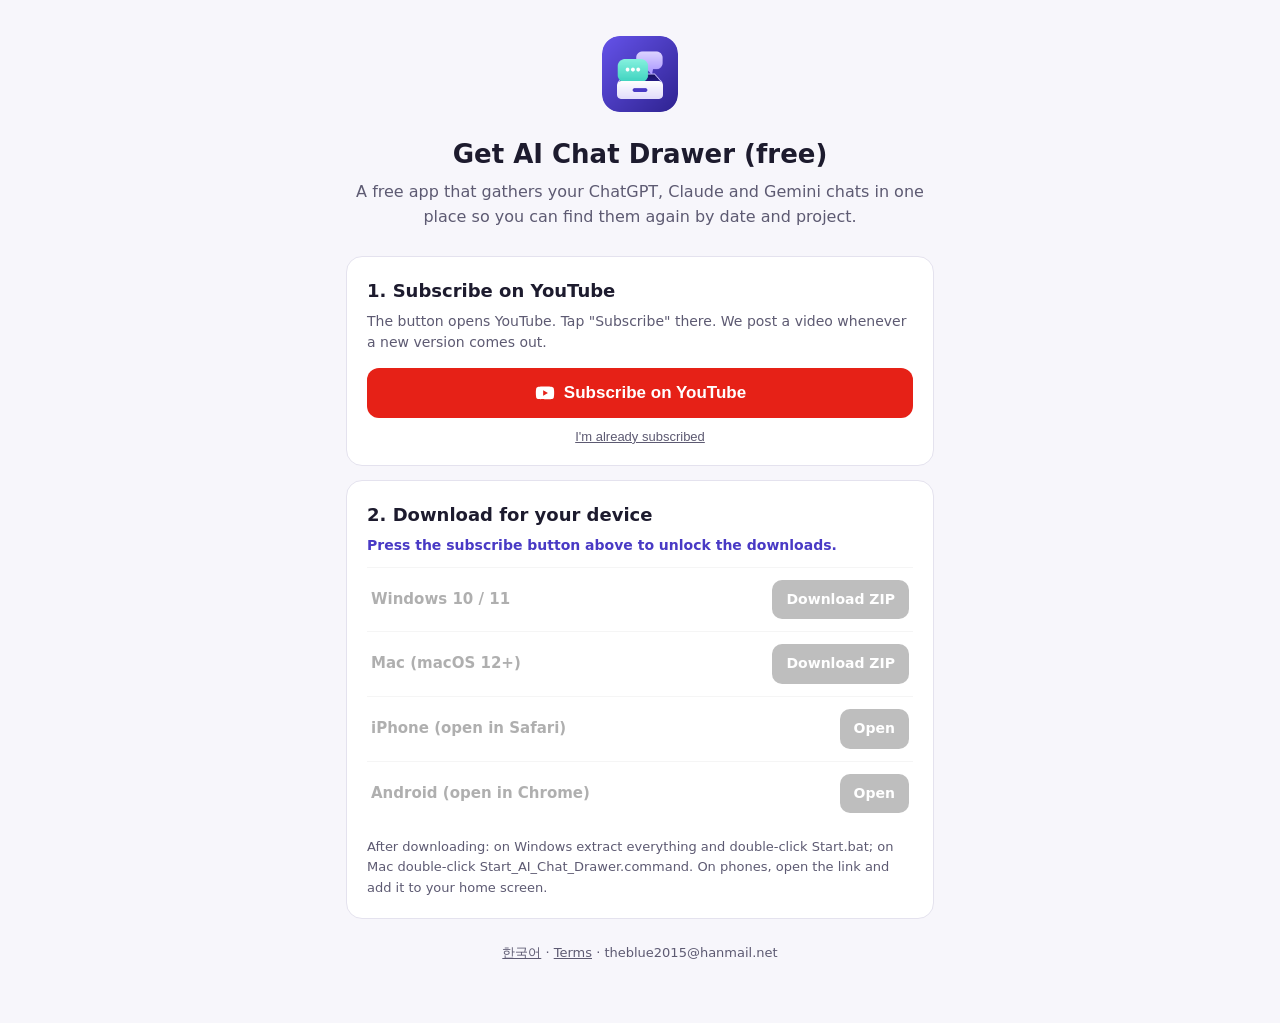
==== download-en/index.html @ 4c175b6f "Add subscribe-then-download pages and point README to them Co-Authored-By: Claude Opus 5.5 <noreply@" ====
<!doctype html>
<html lang="en">
<head>
<meta charset="utf-8">
<meta name="viewport" content="width=device-width, initial-scale=1">
<title>Get AI Chat Drawer</title>
<link rel="icon" href="../logo.png">
<style>
:root{--ink:#1d1b2e;--sub:#5d5a72;--line:#e4e2ee;--brand:#493ac5;--bg:#f7f6fb;--card:#fff;--red:#e62117}
*{box-sizing:border-box}
body{margin:0;font-family:-apple-system,"Segoe UI","Malgun Gothic","Apple SD Gothic Neo",system-ui,sans-serif;background:var(--bg);color:var(--ink);line-height:1.55}
main{max-width:620px;margin:0 auto;padding:36px 16px 60px}
header{text-align:center}
header img{width:76px;height:76px;border-radius:18px}
h1{font-size:26px;margin:14px 0 6px}
.lead{color:var(--sub);margin:0 0 26px}
.card{background:var(--card);border:1px solid var(--line);border-radius:16px;padding:20px;margin:14px 0}
h2{font-size:18px;margin:0 0 6px}
.desc{color:var(--sub);font-size:14px;margin:0 0 14px}
.sub{display:flex;align-items:center;justify-content:center;gap:8px;width:100%;border:0;border-radius:12px;padding:14px;font-size:17px;font-weight:700;background:var(--red);color:#fff;cursor:pointer}
.sub svg{width:22px;height:22px}
.ghost{display:block;margin:10px auto 0;background:none;border:0;color:var(--sub);font-size:13px;text-decoration:underline;cursor:pointer}
.locked .row{opacity:.35;pointer-events:none;filter:grayscale(1)}
.lockmsg{font-size:14px;color:var(--brand);margin:0 0 10px;font-weight:600}
.ok{display:none;font-size:14px;color:#137333;font-weight:600;margin:0 0 10px}
.open .ok{display:block} .open .lockmsg{display:none}
.row{display:flex;align-items:center;justify-content:space-between;gap:10px;padding:12px 4px;border-top:1px solid var(--line)}
.row b{font-size:15px}
.row a{flex:none;text-decoration:none;background:var(--brand);color:#fff;border-radius:10px;padding:9px 14px;font-weight:700;font-size:14px}
.row.mine{background:#f1efff;border-radius:10px;border-top:0;padding:12px 10px}
.howto{font-size:13px;color:var(--sub);margin:12px 0 0}
footer{text-align:center;font-size:13px;color:var(--sub);margin-top:24px}
footer a{color:var(--sub)}
</style>
</head>
<body>
<main>
<header><img src="../logo.png" alt=""><h1>Get AI Chat Drawer (free)</h1><p class="lead">A free app that gathers your ChatGPT, Claude and Gemini chats in one place so you can find them again by date and project.</p></header>
<section class="card">
<h2>1. Subscribe on YouTube</h2>
<p class="desc">The button opens YouTube. Tap "Subscribe" there. We post a video whenever a new version comes out.</p>
<button class="sub" id="sub"><svg viewBox="0 0 24 24" fill="#fff"><path d="M21.6 7.2a2.5 2.5 0 0 0-1.8-1.8C18.2 5 12 5 12 5s-6.2 0-7.8.4A2.5 2.5 0 0 0 2.4 7.2 26 26 0 0 0 2 12a26 26 0 0 0 .4 4.8 2.5 2.5 0 0 0 1.8 1.8C5.8 19 12 19 12 19s6.2 0 7.8-.4a2.5 2.5 0 0 0 1.8-1.8A26 26 0 0 0 22 12a26 26 0 0 0-.4-4.8zM10 15V9l5.2 3z"/></svg>Subscribe on YouTube</button>
<button class="ghost" id="already">I'm already subscribed</button>
</section>
<section class="card locked" id="dl">
<h2>2. Download for your device</h2>
<p class="lockmsg">Press the subscribe button above to unlock the downloads.</p>
<p class="ok">Thanks for subscribing. Downloads are unlocked.</p>
<div id="rows">
<div class="row" data-os="win"><b>Windows 10 / 11</b><a href="https://github.com/dodobe1966-pixel/ai-chat-drawer/releases/download/v1.1/AI-Chat-Drawer_Windows_en_v1.1.zip">Download ZIP</a></div>
<div class="row" data-os="mac"><b>Mac (macOS 12+)</b><a href="https://github.com/dodobe1966-pixel/ai-chat-drawer/releases/download/v1.1/AI-Chat-Drawer_Mac_en_v1.1.zip">Download ZIP</a></div>
<div class="row" data-os="ios"><b>iPhone (open in Safari)</b><a href="../iphone-en/">Open</a></div>
<div class="row" data-os="android"><b>Android (open in Chrome)</b><a href="../phone-en/">Open</a></div>
</div>
<p class="howto">After downloading: on Windows extract everything and double-click Start.bat; on Mac double-click Start_AI_Chat_Drawer.command. On phones, open the link and add it to your home screen.</p>
</section>
<footer><a href="../download/">한국어</a> · <a href="https://github.com/dodobe1966-pixel/ai-chat-drawer/blob/main/TERMS_en.txt">Terms</a> · theblue2015@hanmail.net</footer>
</main>
<script>
(function(){
  var KEY='acd-subscribed', dl=document.getElementById('dl');
  function unlock(){dl.classList.remove('locked');dl.classList.add('open');try{localStorage.setItem(KEY,'1')}catch(e){}}
  try{if(localStorage.getItem(KEY)==='1')unlock()}catch(e){}
  document.getElementById('sub').onclick=function(){window.open('https://www.youtube.com/@aichatdrawer?sub_confirmation=1','_blank','noopener');setTimeout(unlock,1500)};
  document.getElementById('already').onclick=unlock;
  var ua=navigator.userAgent;
  var os=/iPhone|iPad|iPod/.test(ua)?'ios':/Android/.test(ua)?'android':/Mac/.test(ua)?'mac':/Win/.test(ua)?'win':'';
  var rows=document.getElementById('rows'), r=os&&rows.querySelector('[data-os="'+os+'"]');
  if(r){r.classList.add('mine');rows.insertBefore(r,rows.firstChild)}
})();
</script>
</body>
</html>
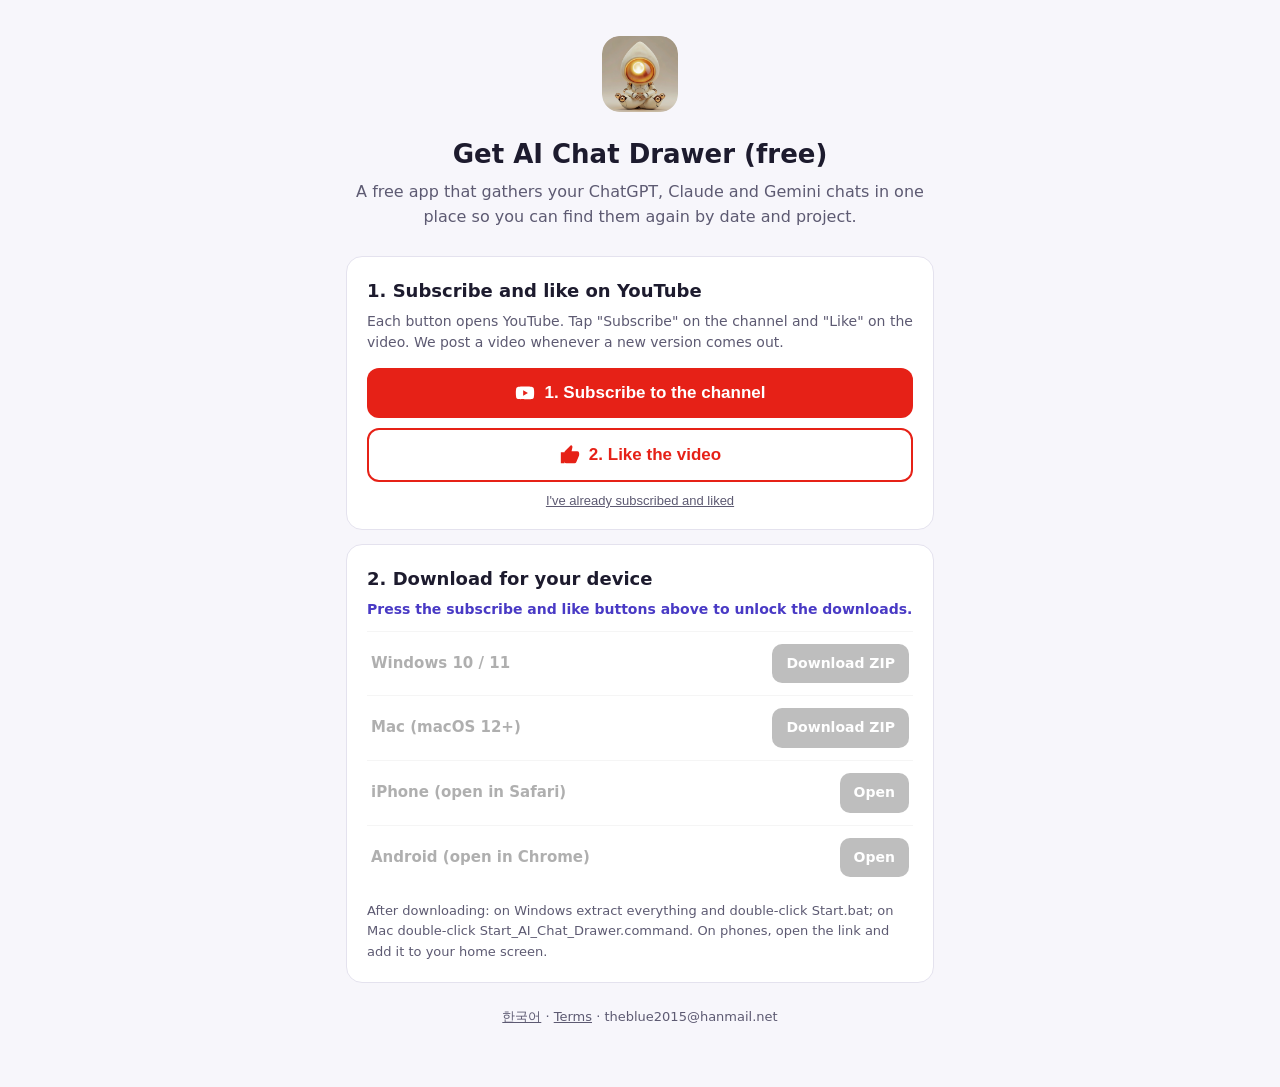
==== commit 878e6447: "Ask for a subscribe and a like before unlocking downloads Co-Authored-By: Claude Opus 5.5 <noreply@a" ====
--- a/download-en/index.html
+++ b/download-en/index.html
@@ -19,6 +19,10 @@
 .desc{color:var(--sub);font-size:14px;margin:0 0 14px}
 .sub{display:flex;align-items:center;justify-content:center;gap:8px;width:100%;border:0;border-radius:12px;padding:14px;font-size:17px;font-weight:700;background:var(--red);color:#fff;cursor:pointer}
 .sub svg{width:22px;height:22px}
+#acts{display:grid;gap:10px}
+.sub.like{background:#fff;color:var(--red);border:2px solid var(--red)}
+.sub.done{opacity:.55}
+.sub.done::after{content:" \2713";font-weight:900}
 .ghost{display:block;margin:10px auto 0;background:none;border:0;color:var(--sub);font-size:13px;text-decoration:underline;cursor:pointer}
 .locked .row{opacity:.35;pointer-events:none;filter:grayscale(1)}
 .lockmsg{font-size:14px;color:var(--brand);margin:0 0 10px;font-weight:600}
@@ -37,15 +41,18 @@
 <main>
 <header><img src="../logo.png" alt=""><h1>Get AI Chat Drawer (free)</h1><p class="lead">A free app that gathers your ChatGPT, Claude and Gemini chats in one place so you can find them again by date and project.</p></header>
 <section class="card">
-<h2>1. Subscribe on YouTube</h2>
-<p class="desc">The button opens YouTube. Tap "Subscribe" there. We post a video whenever a new version comes out.</p>
-<button class="sub" id="sub"><svg viewBox="0 0 24 24" fill="#fff"><path d="M21.6 7.2a2.5 2.5 0 0 0-1.8-1.8C18.2 5 12 5 12 5s-6.2 0-7.8.4A2.5 2.5 0 0 0 2.4 7.2 26 26 0 0 0 2 12a26 26 0 0 0 .4 4.8 2.5 2.5 0 0 0 1.8 1.8C5.8 19 12 19 12 19s6.2 0 7.8-.4a2.5 2.5 0 0 0 1.8-1.8A26 26 0 0 0 22 12a26 26 0 0 0-.4-4.8zM10 15V9l5.2 3z"/></svg>Subscribe on YouTube</button>
-<button class="ghost" id="already">I'm already subscribed</button>
+<h2>1. Subscribe and like on YouTube</h2>
+<p class="desc">Each button opens YouTube. Tap "Subscribe" on the channel and "Like" on the video. We post a video whenever a new version comes out.</p>
+<div id="acts">
+<button class="sub" id="sub"><svg viewBox="0 0 24 24" fill="#fff"><path d="M21.6 7.2a2.5 2.5 0 0 0-1.8-1.8C18.2 5 12 5 12 5s-6.2 0-7.8.4A2.5 2.5 0 0 0 2.4 7.2 26 26 0 0 0 2 12a26 26 0 0 0 .4 4.8 2.5 2.5 0 0 0 1.8 1.8C5.8 19 12 19 12 19s6.2 0 7.8-.4a2.5 2.5 0 0 0 1.8-1.8A26 26 0 0 0 22 12a26 26 0 0 0-.4-4.8zM10 15V9l5.2 3z"/></svg>1. Subscribe to the channel</button>
+<button class="sub like" id="like"><svg viewBox="0 0 24 24" fill="#e62117"><path d="M2 21h4V9H2v12zm20-11a2 2 0 0 0-2-2h-6.3l1-4.6v-.3a1.5 1.5 0 0 0-.4-1L13.2 1 6.6 7.6A2 2 0 0 0 6 9v10a2 2 0 0 0 2 2h9a2 2 0 0 0 1.8-1.2l3-7.1c.1-.2.2-.5.2-.7v-2z"/></svg>2. Like the video</button>
+</div>
+<button class="ghost" id="already">I've already subscribed and liked</button>
 </section>
 <section class="card locked" id="dl">
 <h2>2. Download for your device</h2>
-<p class="lockmsg">Press the subscribe button above to unlock the downloads.</p>
-<p class="ok">Thanks for subscribing. Downloads are unlocked.</p>
+<p class="lockmsg">Press the subscribe and like buttons above to unlock the downloads.</p>
+<p class="ok">Thanks for subscribing and liking. Downloads are unlocked.</p>
 <div id="rows">
 <div class="row" data-os="win"><b>Windows 10 / 11</b><a href="https://github.com/dodobe1966-pixel/ai-chat-drawer/releases/download/v1.1/AI-Chat-Drawer_Windows_en_v1.1.zip">Download ZIP</a></div>
 <div class="row" data-os="mac"><b>Mac (macOS 12+)</b><a href="https://github.com/dodobe1966-pixel/ai-chat-drawer/releases/download/v1.1/AI-Chat-Drawer_Mac_en_v1.1.zip">Download ZIP</a></div>
@@ -61,7 +68,9 @@
   var KEY='acd-subscribed', dl=document.getElementById('dl');
   function unlock(){dl.classList.remove('locked');dl.classList.add('open');try{localStorage.setItem(KEY,'1')}catch(e){}}
   try{if(localStorage.getItem(KEY)==='1')unlock()}catch(e){}
-  document.getElementById('sub').onclick=function(){window.open('https://www.youtube.com/@aichatdrawer?sub_confirmation=1','_blank','noopener');setTimeout(unlock,1500)};
+  var did={};
+  function step(id,url){var b=document.getElementById(id);b.onclick=function(){window.open(url,'_blank','noopener');b.classList.add('done');did[id]=1;if(did.sub&&did.like)setTimeout(unlock,1500)}}
+  step('sub','https://www.youtube.com/@aichatdrawer?sub_confirmation=1');step('like','https://www.youtube.com/shorts/LjLct7jWhMY');
   document.getElementById('already').onclick=unlock;
   var ua=navigator.userAgent;
   var os=/iPhone|iPad|iPod/.test(ua)?'ios':/Android/.test(ua)?'android':/Mac/.test(ua)?'mac':/Win/.test(ua)?'win':'';
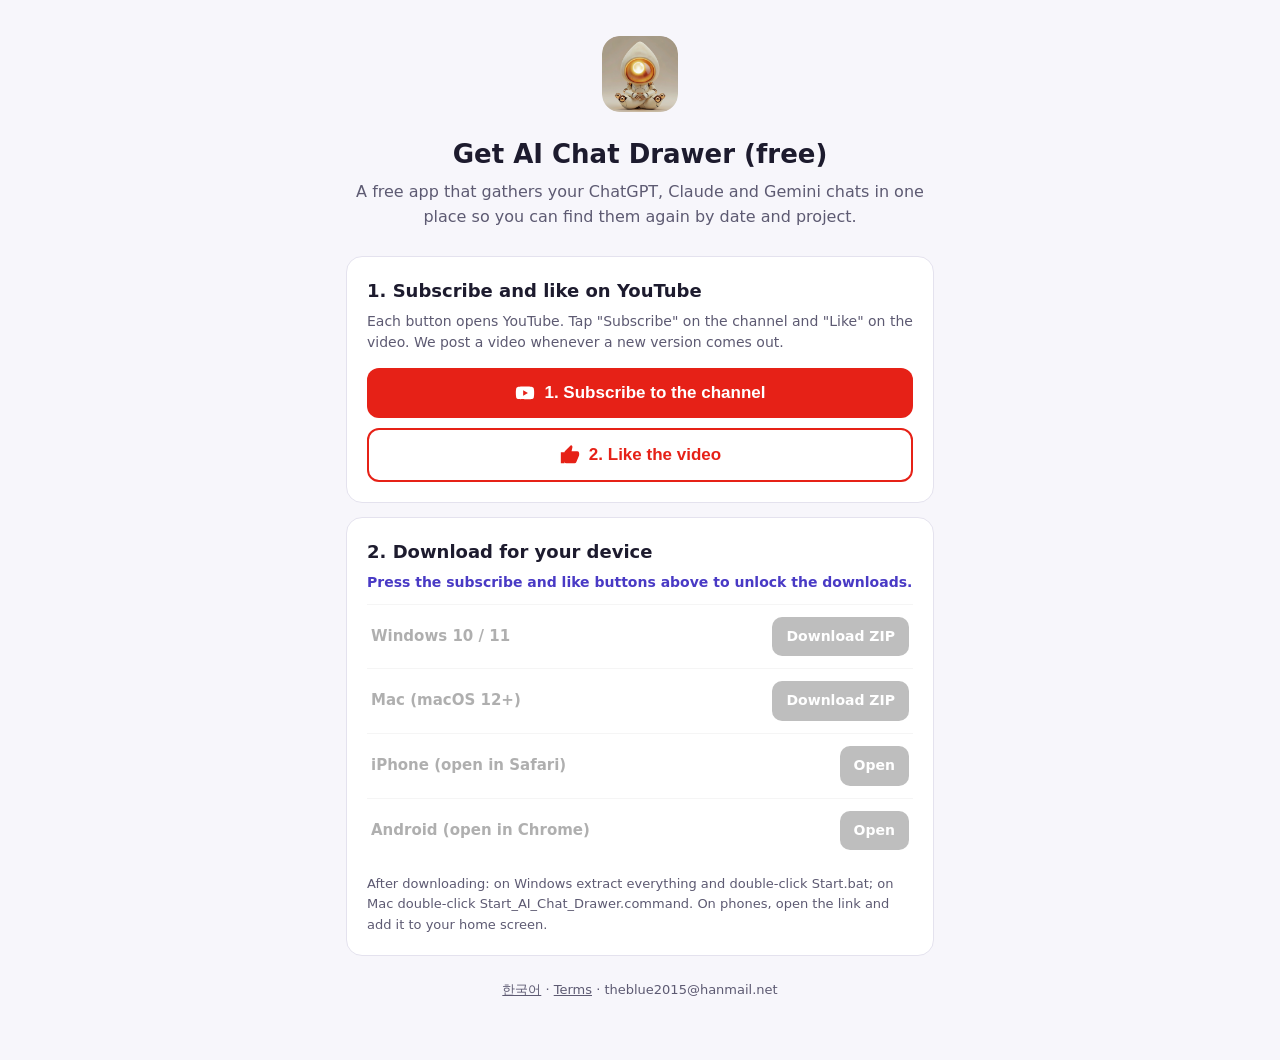
==== commit 77c52abb: "Remove the skip link so both buttons are needed Co-Authored-By: Claude Opus 5.5 <noreply@anthropic.c" ====
--- a/download-en/index.html
+++ b/download-en/index.html
@@ -46,9 +46,7 @@
 <div id="acts">
 <button class="sub" id="sub"><svg viewBox="0 0 24 24" fill="#fff"><path d="M21.6 7.2a2.5 2.5 0 0 0-1.8-1.8C18.2 5 12 5 12 5s-6.2 0-7.8.4A2.5 2.5 0 0 0 2.4 7.2 26 26 0 0 0 2 12a26 26 0 0 0 .4 4.8 2.5 2.5 0 0 0 1.8 1.8C5.8 19 12 19 12 19s6.2 0 7.8-.4a2.5 2.5 0 0 0 1.8-1.8A26 26 0 0 0 22 12a26 26 0 0 0-.4-4.8zM10 15V9l5.2 3z"/></svg>1. Subscribe to the channel</button>
 <button class="sub like" id="like"><svg viewBox="0 0 24 24" fill="#e62117"><path d="M2 21h4V9H2v12zm20-11a2 2 0 0 0-2-2h-6.3l1-4.6v-.3a1.5 1.5 0 0 0-.4-1L13.2 1 6.6 7.6A2 2 0 0 0 6 9v10a2 2 0 0 0 2 2h9a2 2 0 0 0 1.8-1.2l3-7.1c.1-.2.2-.5.2-.7v-2z"/></svg>2. Like the video</button>
-</div>
-<button class="ghost" id="already">I've already subscribed and liked</button>
-</section>
+</div></section>
 <section class="card locked" id="dl">
 <h2>2. Download for your device</h2>
 <p class="lockmsg">Press the subscribe and like buttons above to unlock the downloads.</p>
@@ -70,9 +68,7 @@
   try{if(localStorage.getItem(KEY)==='1')unlock()}catch(e){}
   var did={};
   function step(id,url){var b=document.getElementById(id);b.onclick=function(){window.open(url,'_blank','noopener');b.classList.add('done');did[id]=1;if(did.sub&&did.like)setTimeout(unlock,1500)}}
-  step('sub','https://www.youtube.com/@aichatdrawer?sub_confirmation=1');step('like','https://www.youtube.com/shorts/LjLct7jWhMY');
-  document.getElementById('already').onclick=unlock;
-  var ua=navigator.userAgent;
+  step('sub','https://www.youtube.com/@aichatdrawer?sub_confirmation=1');step('like','https://www.youtube.com/shorts/LjLct7jWhMY');  var ua=navigator.userAgent;
   var os=/iPhone|iPad|iPod/.test(ua)?'ios':/Android/.test(ua)?'android':/Mac/.test(ua)?'mac':/Win/.test(ua)?'win':'';
   var rows=document.getElementById('rows'), r=os&&rows.querySelector('[data-os="'+os+'"]');
   if(r){r.classList.add('mine');rows.insertBefore(r,rows.firstChild)}
